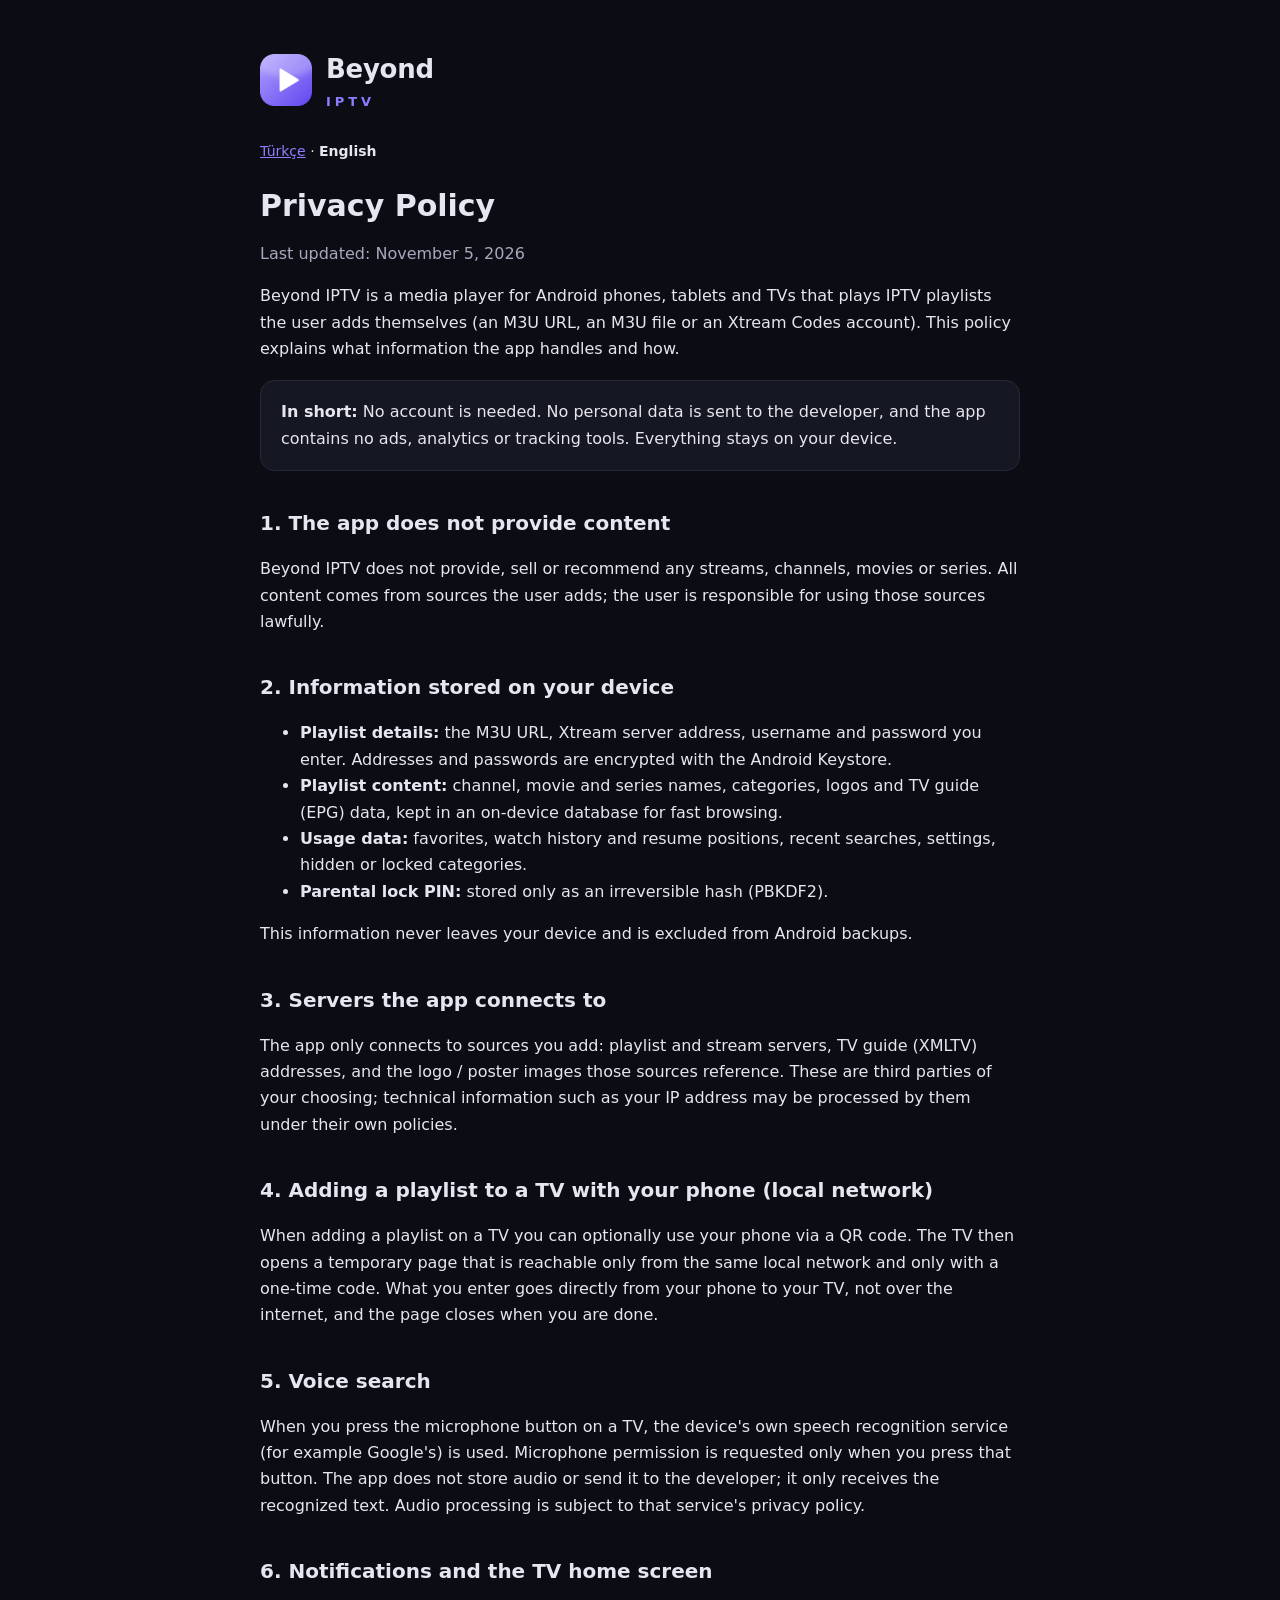
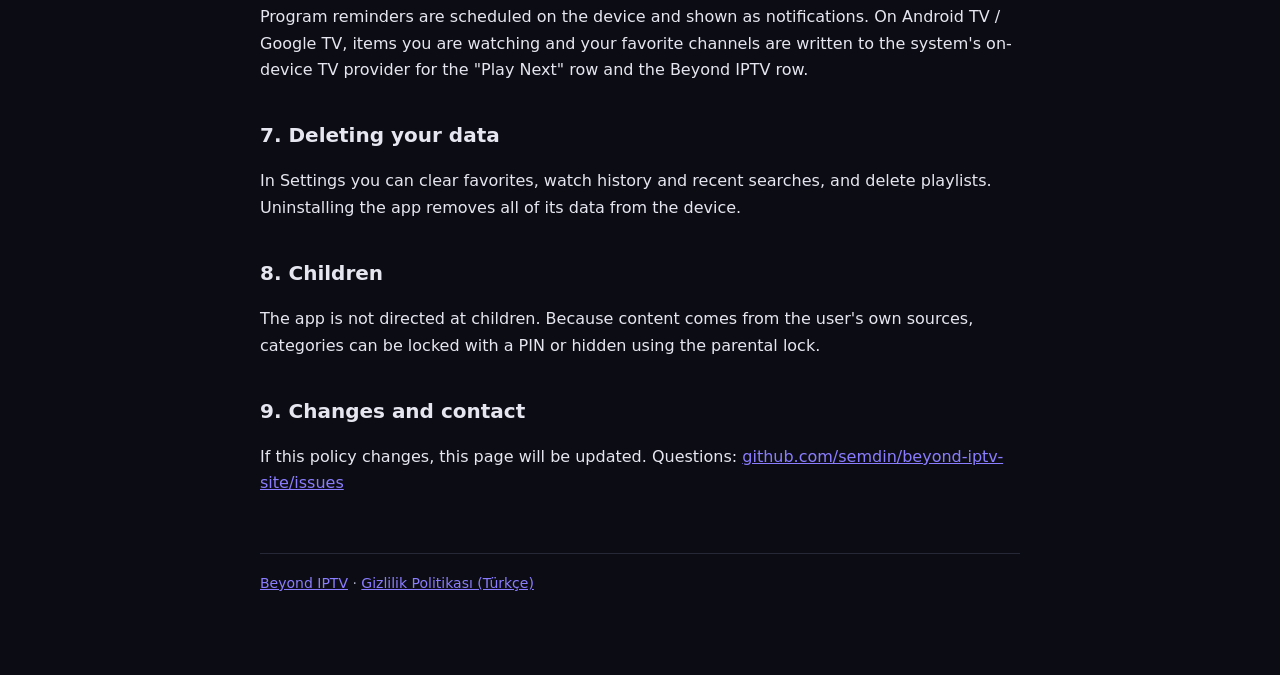
==== privacy-en.html @ d81f6a64 "Beyond IPTV site: privacy policy (TR/EN) and demo playlist" ====
<!doctype html>
<html lang="en">
<head>
  <meta charset="utf-8">
  <meta name="viewport" content="width=device-width, initial-scale=1">
  <title>Privacy Policy · Beyond IPTV</title>
  <link rel="stylesheet" href="style.css">
</head>
<body>
<main>
  <header class="brand"><img src="brand_mark.png" alt=""><div><b>Beyond</b><span>IPTV</span></div></header>
  <nav class="lang"><a href="privacy.html">Türkçe</a> · <b>English</b></nav>
  <h1>Privacy Policy</h1>
  <p class="muted">Last updated: November 5, 2026</p>

  <p>Beyond IPTV is a media player for Android phones, tablets and TVs that plays IPTV playlists the user adds themselves (an M3U URL, an M3U file or an Xtream Codes account). This policy explains what information the app handles and how.</p>

  <div class="card"><b>In short:</b> No account is needed. No personal data is sent to the developer, and the app contains no ads, analytics or tracking tools. Everything stays on your device.</div>

  <h2>1. The app does not provide content</h2>
  <p>Beyond IPTV does not provide, sell or recommend any streams, channels, movies or series. All content comes from sources the user adds; the user is responsible for using those sources lawfully.</p>

  <h2>2. Information stored on your device</h2>
  <ul>
    <li><b>Playlist details:</b> the M3U URL, Xtream server address, username and password you enter. Addresses and passwords are encrypted with the Android Keystore.</li>
    <li><b>Playlist content:</b> channel, movie and series names, categories, logos and TV guide (EPG) data, kept in an on-device database for fast browsing.</li>
    <li><b>Usage data:</b> favorites, watch history and resume positions, recent searches, settings, hidden or locked categories.</li>
    <li><b>Parental lock PIN:</b> stored only as an irreversible hash (PBKDF2).</li>
  </ul>
  <p>This information never leaves your device and is excluded from Android backups.</p>

  <h2>3. Servers the app connects to</h2>
  <p>The app only connects to sources you add: playlist and stream servers, TV guide (XMLTV) addresses, and the logo / poster images those sources reference. These are third parties of your choosing; technical information such as your IP address may be processed by them under their own policies.</p>

  <h2>4. Adding a playlist to a TV with your phone (local network)</h2>
  <p>When adding a playlist on a TV you can optionally use your phone via a QR code. The TV then opens a temporary page that is reachable only from the same local network and only with a one-time code. What you enter goes directly from your phone to your TV, not over the internet, and the page closes when you are done.</p>

  <h2>5. Voice search</h2>
  <p>When you press the microphone button on a TV, the device's own speech recognition service (for example Google's) is used. Microphone permission is requested only when you press that button. The app does not store audio or send it to the developer; it only receives the recognized text. Audio processing is subject to that service's privacy policy.</p>

  <h2>6. Notifications and the TV home screen</h2>
  <p>Program reminders are scheduled on the device and shown as notifications. On Android TV / Google TV, items you are watching and your favorite channels are written to the system's on-device TV provider for the "Play Next" row and the Beyond IPTV row.</p>

  <h2>7. Deleting your data</h2>
  <p>In Settings you can clear favorites, watch history and recent searches, and delete playlists. Uninstalling the app removes all of its data from the device.</p>

  <h2>8. Children</h2>
  <p>The app is not directed at children. Because content comes from the user's own sources, categories can be locked with a PIN or hidden using the parental lock.</p>

  <h2>9. Changes and contact</h2>
  <p>If this policy changes, this page will be updated. Questions: <a href="https://github.com/semdin/beyond-iptv-site/issues">github.com/semdin/beyond-iptv-site/issues</a></p>

  <footer><a href="index.html">Beyond IPTV</a> · <a href="privacy.html">Gizlilik Politikası (Türkçe)</a></footer>
</main>
</body>
</html>
---- style.css ----
:root {
  --bg: #0c0d14;
  --surface: #151722;
  --line: #262838;
  --text: #e6e6f0;
  --muted: #a6a8bc;
  --accent: #8b7dff;
}
* { box-sizing: border-box; }
html, body { margin: 0; background: var(--bg); color: var(--text); }
body {
  font: 16px/1.65 system-ui, -apple-system, "Segoe UI", Roboto, sans-serif;
  padding: 0 16px;
}
main { max-width: 760px; margin: 0 auto; padding: 48px 0 80px; }
header.brand { display: flex; align-items: center; gap: 14px; margin-bottom: 28px; }
header.brand img { width: 52px; height: 52px; }
header.brand b { font-size: 26px; letter-spacing: -0.01em; }
header.brand span { display: block; color: var(--accent); font-size: 13px; letter-spacing: 0.3em; font-weight: 600; }
h1 { font-size: 30px; line-height: 1.25; margin: 0 0 8px; }
h2 { font-size: 20px; margin: 36px 0 8px; }
p, li { color: var(--text); }
.muted { color: var(--muted); }
a { color: var(--accent); }
.card { background: var(--surface); border: 1px solid var(--line); border-radius: 14px; padding: 18px 20px; margin: 18px 0; }
code { background: #1e2030; padding: 2px 6px; border-radius: 6px; word-break: break-all; }
nav.lang { margin: 0 0 24px; font-size: 14px; }
footer { margin-top: 56px; color: var(--muted); font-size: 14px; border-top: 1px solid var(--line); padding-top: 18px; }
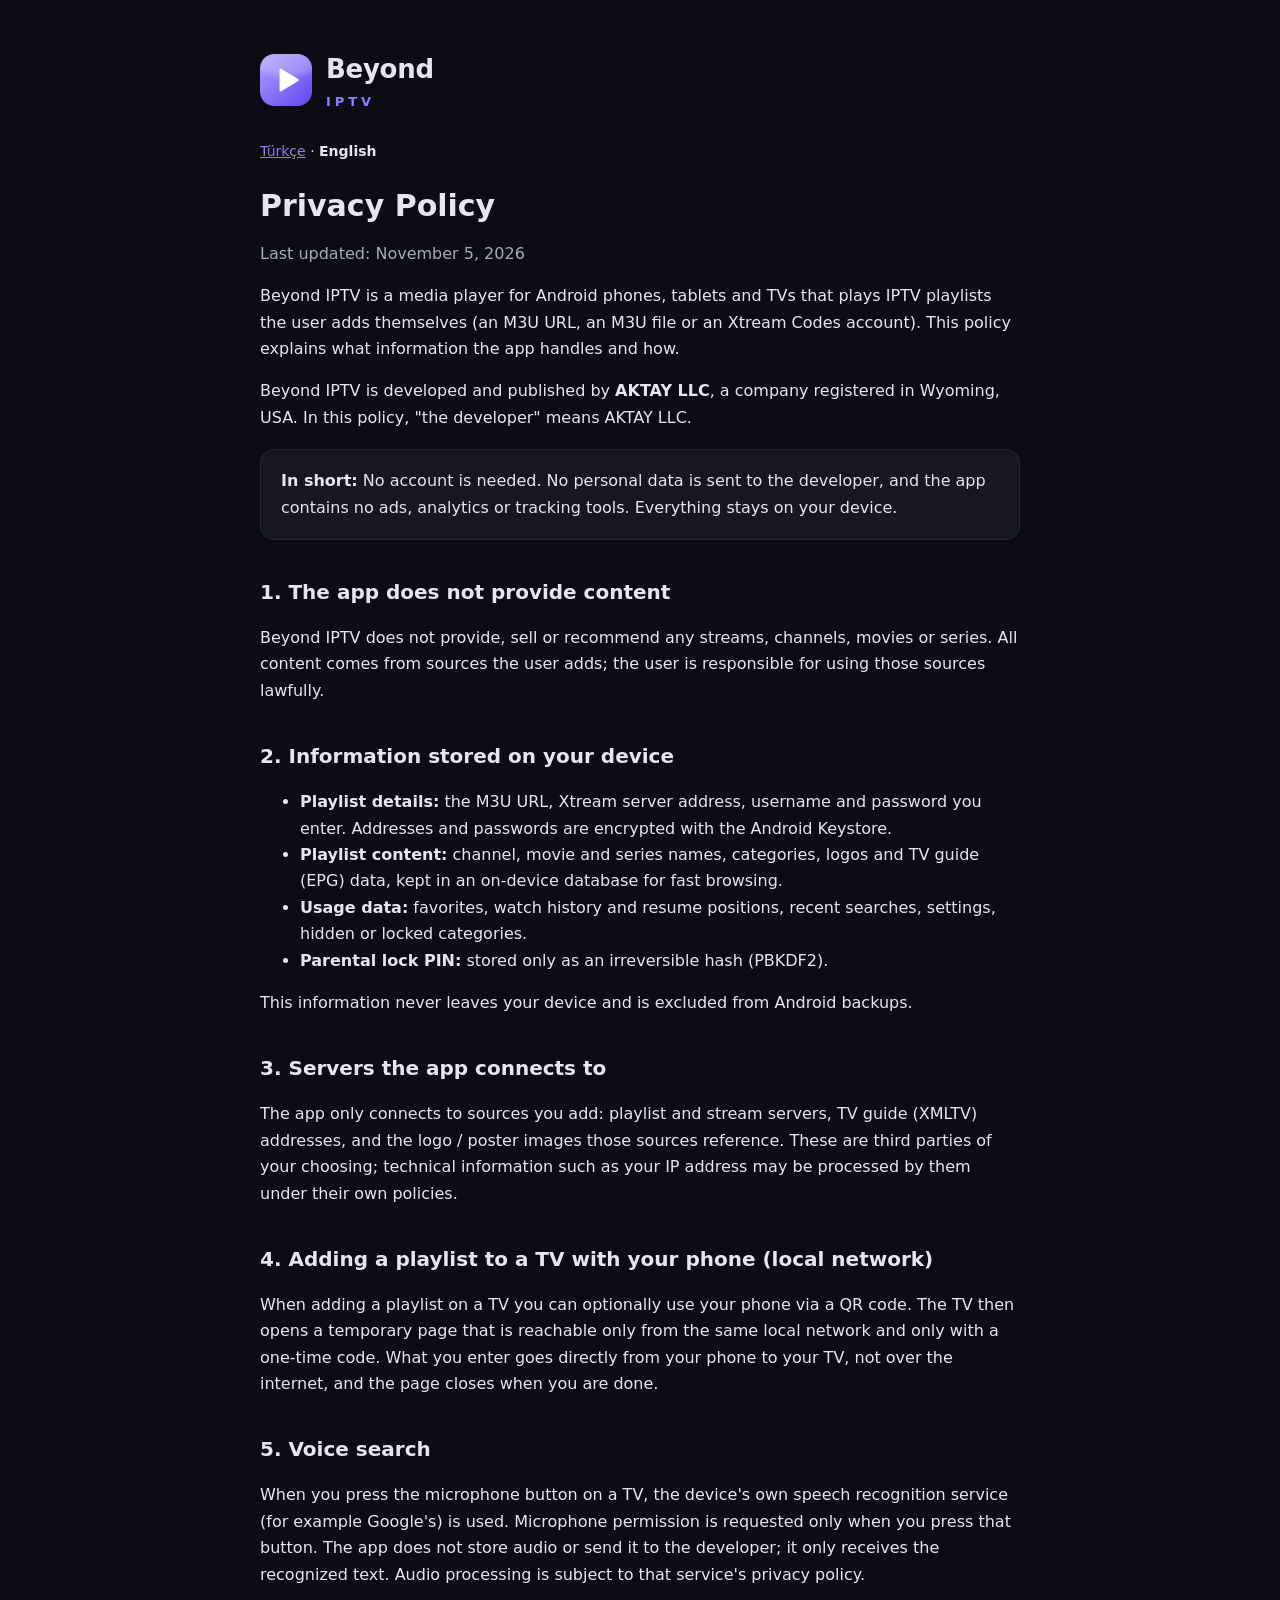
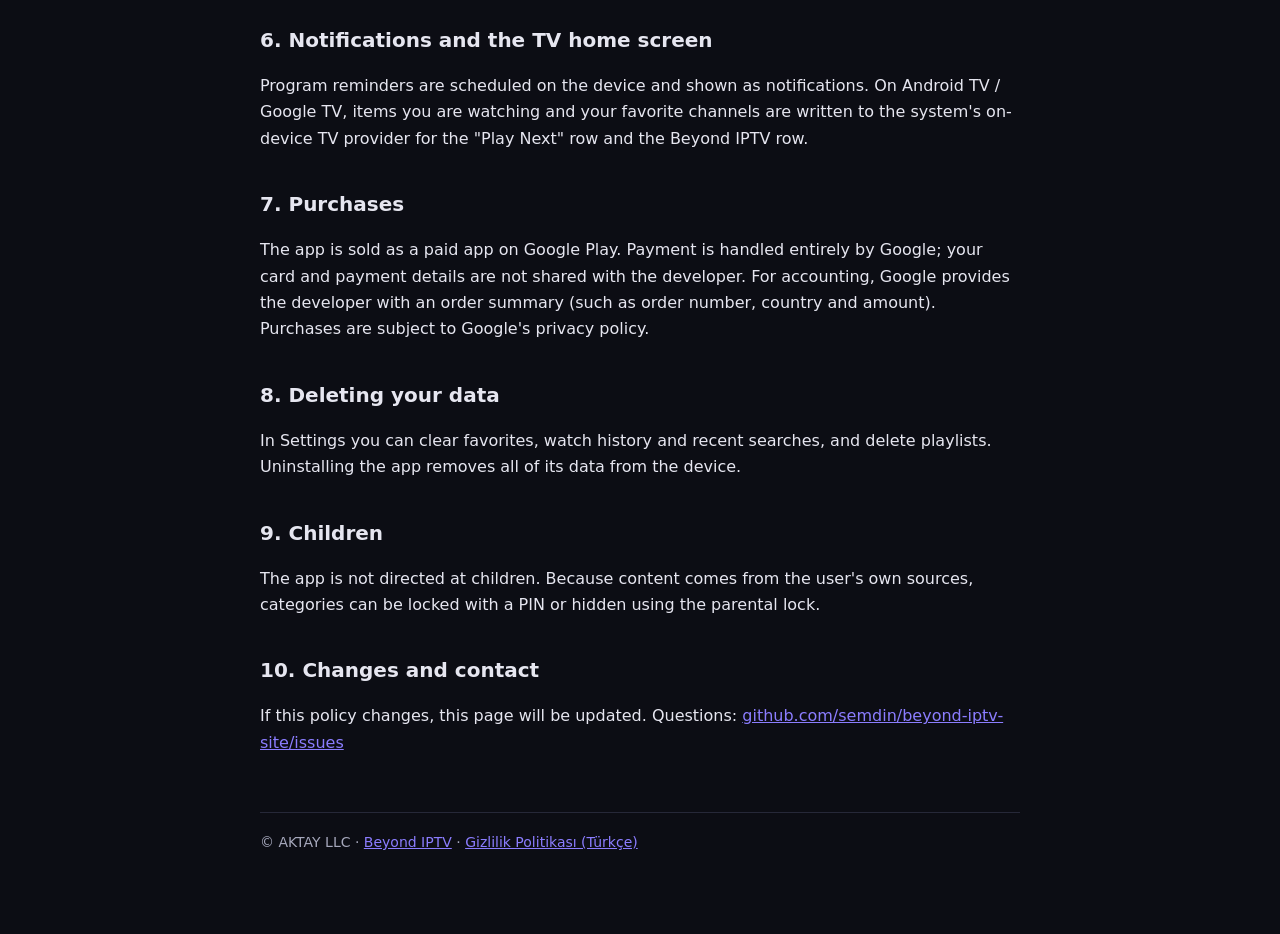
==== commit 9621a0d3: "Privacy: developer AKTAY LLC; purchases section" ====
--- a/privacy-en.html
+++ b/privacy-en.html
@@ -14,6 +14,8 @@
   <p class="muted">Last updated: November 5, 2026</p>
 
   <p>Beyond IPTV is a media player for Android phones, tablets and TVs that plays IPTV playlists the user adds themselves (an M3U URL, an M3U file or an Xtream Codes account). This policy explains what information the app handles and how.</p>
+
+  <p>Beyond IPTV is developed and published by <b>AKTAY LLC</b>, a company registered in Wyoming, USA. In this policy, "the developer" means AKTAY LLC.</p>
 
   <div class="card"><b>In short:</b> No account is needed. No personal data is sent to the developer, and the app contains no ads, analytics or tracking tools. Everything stays on your device.</div>
 
@@ -41,16 +43,19 @@
   <h2>6. Notifications and the TV home screen</h2>
   <p>Program reminders are scheduled on the device and shown as notifications. On Android TV / Google TV, items you are watching and your favorite channels are written to the system's on-device TV provider for the "Play Next" row and the Beyond IPTV row.</p>
 
-  <h2>7. Deleting your data</h2>
+  <h2>7. Purchases</h2>
+  <p>The app is sold as a paid app on Google Play. Payment is handled entirely by Google; your card and payment details are not shared with the developer. For accounting, Google provides the developer with an order summary (such as order number, country and amount). Purchases are subject to Google's privacy policy.</p>
+
+  <h2>8. Deleting your data</h2>
   <p>In Settings you can clear favorites, watch history and recent searches, and delete playlists. Uninstalling the app removes all of its data from the device.</p>
 
-  <h2>8. Children</h2>
+  <h2>9. Children</h2>
   <p>The app is not directed at children. Because content comes from the user's own sources, categories can be locked with a PIN or hidden using the parental lock.</p>
 
-  <h2>9. Changes and contact</h2>
+  <h2>10. Changes and contact</h2>
   <p>If this policy changes, this page will be updated. Questions: <a href="https://github.com/semdin/beyond-iptv-site/issues">github.com/semdin/beyond-iptv-site/issues</a></p>
 
-  <footer><a href="index.html">Beyond IPTV</a> · <a href="privacy.html">Gizlilik Politikası (Türkçe)</a></footer>
+  <footer>© AKTAY LLC · <a href="index.html">Beyond IPTV</a> · <a href="privacy.html">Gizlilik Politikası (Türkçe)</a></footer>
 </main>
 </body>
 </html>
